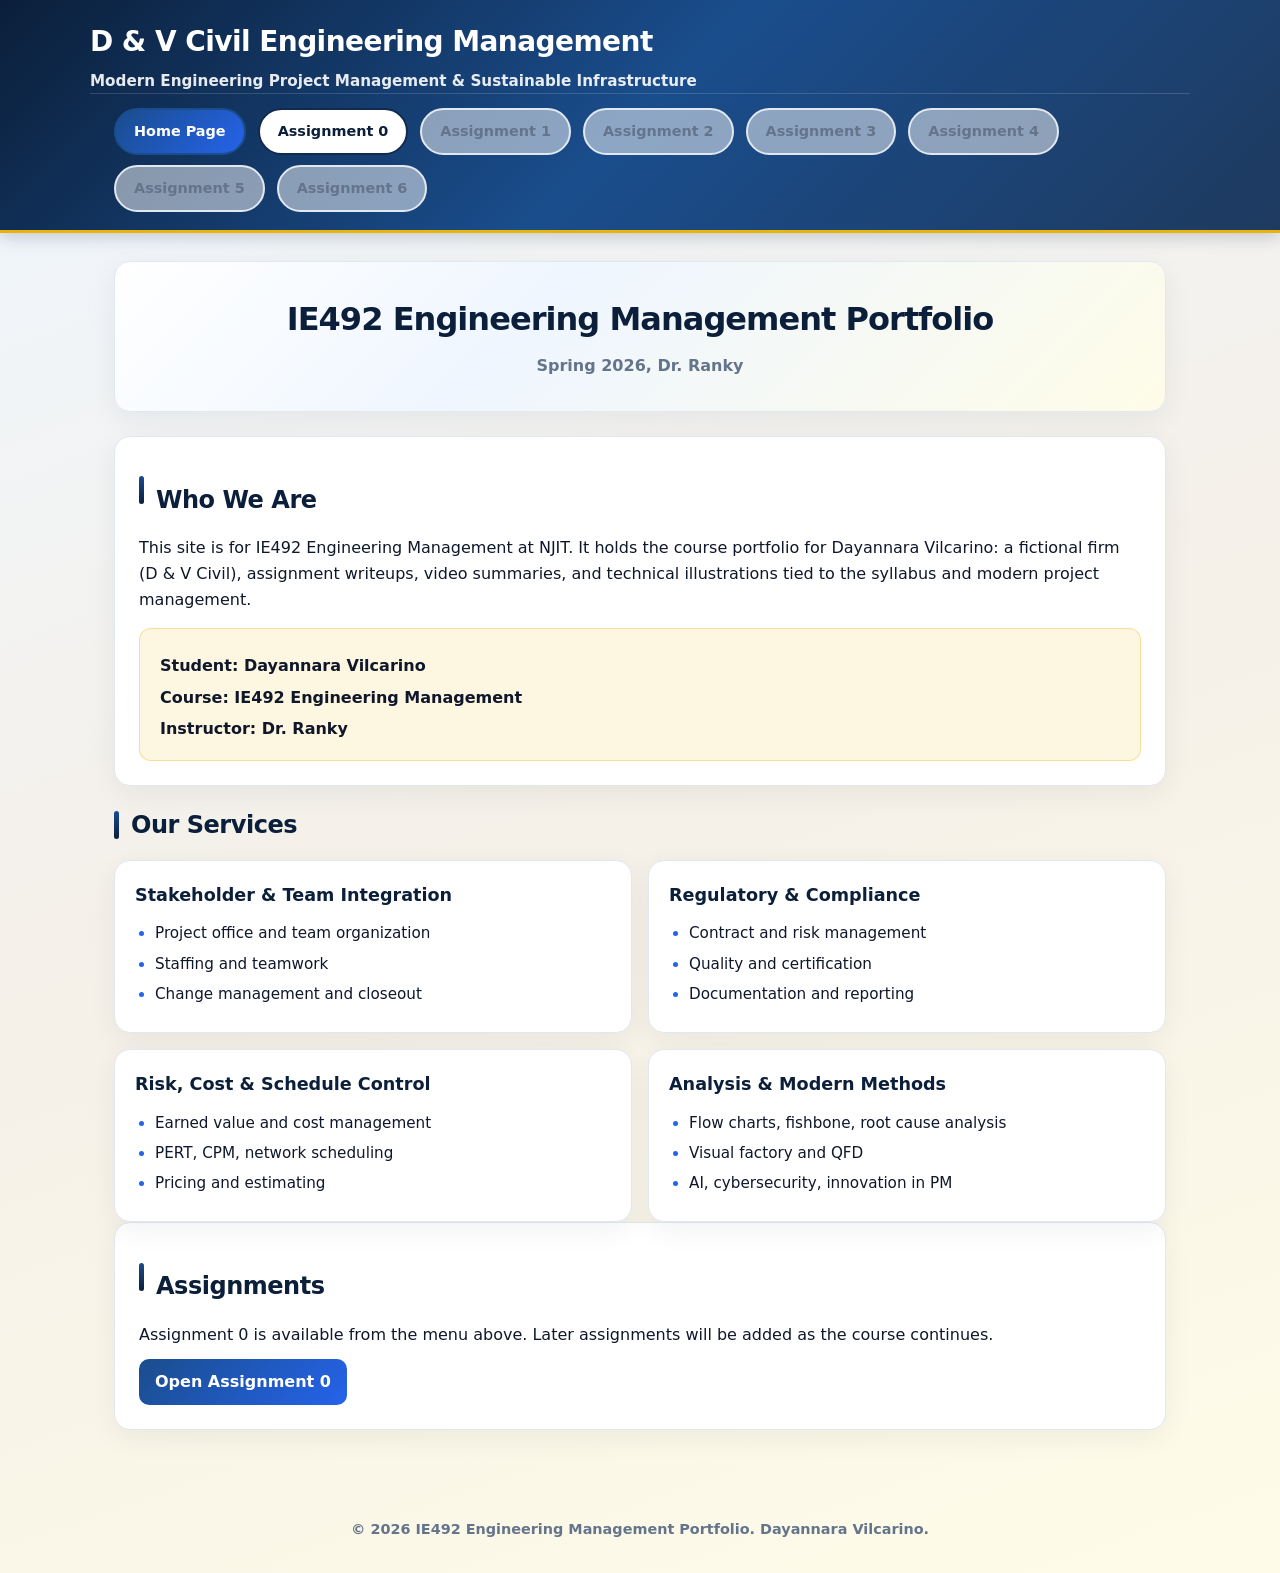
==== index.html @ 556ba205 "Simplify site: Assignment 0 only link, remove company, no emojis, cleaner copy" ====
<!DOCTYPE html>
<html lang="en">
<head>
  <meta charset="UTF-8" />
  <meta name="viewport" content="width=device-width, initial-scale=1.0" />
  <title>IE492 Engineering Management Portfolio</title>
  <link rel="stylesheet" href="style.css" />
</head>
<body>

<header class="site-header">
  <div class="brand">
    <h1>D & V Civil Engineering Management</h1>
    <p class="tagline">Modern Engineering Project Management & Sustainable Infrastructure</p>
  </div>
  <nav class="nav-wrap">
    <ul>
      <li><a class="active" href="index.html">Home Page</a></li>
      <li><a href="assignment0.html">Assignment 0</a></li>
      <li><span class="nav-disabled">Assignment 1</span></li>
      <li><span class="nav-disabled">Assignment 2</span></li>
      <li><span class="nav-disabled">Assignment 3</span></li>
      <li><span class="nav-disabled">Assignment 4</span></li>
      <li><span class="nav-disabled">Assignment 5</span></li>
      <li><span class="nav-disabled">Assignment 6</span></li>
    </ul>
  </nav>
</header>

<main>
  <section class="hero">
    <h1>IE492 Engineering Management Portfolio</h1>
    <p class="subtitle">Spring 2026, Dr. Ranky</p>
  </section>

  <section class="card">
    <div class="section-head">
      <span class="bar"></span>
      <h2>Who We Are</h2>
    </div>
    <p>
      This site is for IE492 Engineering Management at NJIT. It holds the course portfolio for Dayannara Vilcarino:
      a fictional firm (D & V Civil), assignment writeups, video summaries, and technical illustrations tied to the syllabus and modern project management.
    </p>
    <div class="info-box">
      <p>Student: Dayannara Vilcarino</p>
      <p>Course: IE492 Engineering Management</p>
      <p>Instructor: Dr. Ranky</p>
    </div>
  </section>

  <section>
    <div class="section-head">
      <span class="bar"></span>
      <h2>Our Services</h2>
    </div>
    <div class="services-grid">
      <div class="service-card">
        <h3>Stakeholder & Team Integration</h3>
        <ul>
          <li>Project office and team organization</li>
          <li>Staffing and teamwork</li>
          <li>Change management and closeout</li>
        </ul>
      </div>
      <div class="service-card">
        <h3>Regulatory & Compliance</h3>
        <ul>
          <li>Contract and risk management</li>
          <li>Quality and certification</li>
          <li>Documentation and reporting</li>
        </ul>
      </div>
      <div class="service-card">
        <h3>Risk, Cost & Schedule Control</h3>
        <ul>
          <li>Earned value and cost management</li>
          <li>PERT, CPM, network scheduling</li>
          <li>Pricing and estimating</li>
        </ul>
      </div>
      <div class="service-card">
        <h3>Analysis & Modern Methods</h3>
        <ul>
          <li>Flow charts, fishbone, root cause analysis</li>
          <li>Visual factory and QFD</li>
          <li>AI, cybersecurity, innovation in PM</li>
        </ul>
      </div>
    </div>
  </section>

  <section class="card">
    <div class="section-head">
      <span class="bar"></span>
      <h2>Assignments</h2>
    </div>
    <p>
      Assignment 0 is available from the menu above. Later assignments will be added as the course continues.
    </p>
    <p><a href="assignment0.html" class="btn">Open Assignment 0</a></p>
  </section>
</main>

<footer>
  <p>© 2026 IE492 Engineering Management Portfolio. Dayannara Vilcarino.</p>
</footer>

</body>
</html>
---- style.css ----
/* IE492 Engineering Management Portfolio — Dayannara Vilcarino
   Blue & yellow gradient theme, card-based layout */

:root {
  --blue-900: #0b1f3a;
  --blue-800: #132a4f;
  --blue-700: #1a4d8c;
  --blue-500: #2563eb;
  --blue-100: #dbeafe;
  --yellow: #eab308;
  --yellow-light: #fef08a;
  --yellow-bg: rgba(234, 179, 8, 0.12);

  --bg: #f0f4fc;
  --bg-gradient: linear-gradient(160deg, #eef6ff 0%, #f5f0e8 50%, #fefce8 100%);
  --text: #0f172a;
  --muted: #64748b;

  --card: #ffffff;
  --border: #e2e8f0;
  --shadow: 0 4px 20px rgba(11, 31, 58, 0.08);
  --shadow-card: 0 8px 28px rgba(11, 31, 58, 0.06);
  --radius: 16px;
  --radius-sm: 12px;
}

* {
  box-sizing: border-box;
}

body {
  margin: 0;
  font-family: system-ui, -apple-system, "Segoe UI", Roboto, Arial, sans-serif;
  background: var(--bg);
  background: var(--bg-gradient);
  min-height: 100vh;
  color: var(--text);
  line-height: 1.6;
}

/* Header: company name + tagline (gradient bar) */
.site-header {
  background: linear-gradient(135deg, var(--blue-900) 0%, var(--blue-700) 50%, #1e3a5f 100%);
  padding: 20px 24px 18px;
  position: sticky;
  top: 0;
  z-index: 999;
  border-bottom: 3px solid var(--yellow);
  box-shadow: 0 4px 16px rgba(11, 31, 58, 0.2);
}

.site-header .brand {
  max-width: 1100px;
  margin: 0 auto;
}

.site-header h1 {
  margin: 0 0 4px 0;
  font-size: 1.75rem;
  font-weight: 800;
  color: #fff;
  letter-spacing: -0.02em;
}

.site-header .tagline {
  margin: 0;
  font-size: 0.95rem;
  font-weight: 600;
  color: rgba(255, 255, 255, 0.9);
}

/* Nav: rounded buttons, active = filled */
.nav-wrap {
  max-width: 1100px;
  margin: 0 auto;
  padding: 12px 24px 0;
  border-top: 1px solid rgba(255, 255, 255, 0.15);
  padding-top: 14px;
}

.nav-wrap ul {
  margin: 0;
  padding: 0;
  list-style: none;
  display: flex;
  flex-wrap: wrap;
  gap: 10px 12px;
  align-items: center;
}

.nav-wrap a {
  display: inline-block;
  padding: 10px 18px;
  border-radius: 999px;
  text-decoration: none;
  font-weight: 700;
  font-size: 0.9rem;
  white-space: nowrap;
  color: var(--blue-900);
  background: #fff;
  border: 2px solid var(--blue-800);
  transition: background 0.15s ease, color 0.15s ease, transform 0.08s ease;
}

.nav-wrap a:hover {
  background: var(--blue-100);
  color: var(--blue-900);
}

.nav-wrap a.active {
  background: linear-gradient(135deg, var(--blue-700), var(--blue-500));
  color: #fff;
  border-color: var(--blue-700);
}

.nav-wrap a:focus-visible {
  outline: none;
  box-shadow: 0 0 0 3px var(--yellow-bg), 0 0 0 5px var(--blue-500);
}

.nav-wrap .nav-disabled {
  display: inline-block;
  padding: 10px 18px;
  border-radius: 999px;
  font-weight: 700;
  font-size: 0.9rem;
  color: var(--muted);
  background: rgba(255, 255, 255, 0.5);
  border: 2px solid var(--border);
  cursor: default;
}

.nav-wrap .nav-disabled.nav-current {
  color: var(--blue-900);
  background: rgba(255, 255, 255, 0.9);
  border-color: var(--blue-800);
}

/* Main content */
main {
  max-width: 1100px;
  margin: 0 auto;
  padding: 28px 24px 48px;
}

/* Section heading with vertical accent bar */
.section-head {
  display: flex;
  align-items: center;
  gap: 12px;
  margin: 0 0 16px 0;
}

.section-head .bar {
  width: 5px;
  height: 28px;
  border-radius: 3px;
  background: linear-gradient(180deg, var(--blue-700), var(--blue-900));
}

.section-head h2 {
  margin: 0;
  font-size: 1.5rem;
  font-weight: 800;
  color: var(--blue-900);
  letter-spacing: -0.02em;
}

/* Cards */
.card {
  background: var(--card);
  border: 1px solid var(--border);
  border-radius: var(--radius);
  padding: 24px;
  box-shadow: var(--shadow-card);
  margin-bottom: 20px;
}

.card p {
  margin: 0 0 12px 0;
  color: var(--text);
  font-size: 1rem;
}

.card p:last-child {
  margin-bottom: 0;
}

/* Hero / banner on home */
.hero {
  background: linear-gradient(135deg, #fff 0%, #eff6ff 40%, #fefce8 100%);
  border: 1px solid var(--border);
  border-radius: var(--radius);
  padding: 32px 28px;
  box-shadow: var(--shadow-card);
  margin-bottom: 24px;
  text-align: center;
}

.hero h1 {
  margin: 0 0 8px 0;
  font-size: 2rem;
  font-weight: 800;
  color: var(--blue-900);
  letter-spacing: -0.03em;
}

.hero .subtitle {
  margin: 0;
  font-weight: 600;
  color: var(--muted);
  font-size: 1rem;
}

/* Service/feature grid (2x2) */
.services-grid {
  display: grid;
  grid-template-columns: repeat(2, 1fr);
  gap: 16px;
  margin-top: 12px;
}

@media (max-width: 700px) {
  .services-grid {
    grid-template-columns: 1fr;
  }
}

.service-card {
  background: var(--card);
  border: 1px solid var(--border);
  border-radius: var(--radius);
  padding: 20px;
  box-shadow: var(--shadow-card);
}

.service-card h3 {
  margin: 0 0 12px 0;
  font-size: 1.1rem;
  font-weight: 800;
  color: var(--blue-900);
}

.service-card ul {
  margin: 0;
  padding-left: 1.25rem;
  color: var(--text);
  font-size: 0.95rem;
}

.service-card li {
  margin: 6px 0;
}

.service-card li::marker {
  color: var(--blue-500);
}

/* Info box (student/course) */
.info-box {
  margin-top: 16px;
  padding: 18px 20px;
  border-radius: var(--radius-sm);
  background: var(--yellow-bg);
  border: 1px solid rgba(234, 179, 8, 0.35);
}

.info-box p {
  margin: 6px 0;
  font-weight: 650;
}

/* Link grid for quick nav */
.link-grid {
  display: grid;
  grid-template-columns: repeat(2, minmax(0, 1fr));
  gap: 12px;
  margin-top: 14px;
}

@media (max-width: 600px) {
  .link-grid {
    grid-template-columns: 1fr;
  }
}

.link-grid a {
  display: block;
  text-decoration: none;
  font-weight: 700;
  padding: 14px 16px;
  border-radius: var(--radius-sm);
  border: 1px solid var(--border);
  background: #fff;
  color: var(--blue-900);
  box-shadow: 0 4px 12px rgba(11, 31, 58, 0.05);
  transition: transform 0.08s ease, box-shadow 0.15s ease;
}

.link-grid a:hover {
  box-shadow: 0 8px 20px rgba(11, 31, 58, 0.08);
}

.link-grid a:focus-visible {
  outline: none;
  box-shadow: 0 0 0 3px var(--yellow);
}

/* Footer */
footer {
  max-width: 1100px;
  margin: 20px auto 32px;
  padding: 0 24px;
  color: var(--muted);
  text-align: center;
  font-weight: 600;
  font-size: 0.9rem;
}

/* Utility */
.small {
  color: var(--muted);
  font-weight: 600;
  font-size: 0.875rem;
}

.course-banner {
  text-align: center;
  font-weight: 800;
  color: var(--blue-800);
  margin: 0 0 16px 0;
  letter-spacing: 0.02em;
}

/* Assignment pages: grid, callout, tags, toc, video blocks, pill, btn */
.grid {
  display: grid;
  grid-template-columns: 1.2fr 0.8fr;
  gap: 16px;
}
@media (max-width: 900px) {
  .grid {
    grid-template-columns: 1fr;
  }
}

.callout {
  border: 1px solid var(--border);
  border-left: 6px solid var(--yellow);
  background: #fefce8;
  border-radius: var(--radius-sm);
  padding: 14px 16px;
  margin: 12px 0;
}

.tag {
  display: inline-block;
  padding: 6px 12px;
  border-radius: 999px;
  background: rgba(37, 99, 235, 0.1);
  border: 1px solid rgba(37, 99, 235, 0.25);
  color: var(--blue-900);
  font-weight: 700;
  font-size: 0.75rem;
  margin-right: 8px;
  margin-bottom: 8px;
}

.toc a {
  color: var(--blue-500);
  font-weight: 700;
  text-decoration: none;
}
.toc a:hover {
  text-decoration: underline;
}

.video {
  border: 1px solid var(--border);
  border-radius: var(--radius);
  padding: 16px;
  margin: 14px 0;
  background: var(--card);
  box-shadow: var(--shadow-card);
}
.video h3 {
  margin: 0 0 10px 0;
  color: var(--blue-900);
  font-size: 1.1rem;
}
.video label {
  font-weight: 700;
}
.video ul {
  margin: 8px 0 0 18px;
}
.video li {
  margin: 6px 0;
}

.pill {
  display: inline-block;
  padding: 4px 10px;
  border-radius: 999px;
  background: var(--yellow-bg);
  border: 1px solid rgba(234, 179, 8, 0.5);
  color: var(--blue-900);
  font-weight: 700;
  font-size: 0.7rem;
  vertical-align: middle;
  margin-left: 8px;
}

.btn {
  display: inline-block;
  background: linear-gradient(135deg, var(--blue-700), var(--blue-500));
  color: #fff;
  text-decoration: none;
  padding: 10px 16px;
  border-radius: 10px;
  font-weight: 700;
  transition: filter 0.15s ease;
}
.btn:hover {
  filter: brightness(1.05);
}

.card h2 {
  margin-top: 0;
  color: var(--blue-900);
}
.card h2:not(:first-child) {
  margin-top: 20px;
}

code, pre {
  background: rgba(11, 31, 58, 0.06);
  border: 1px solid var(--border);
  border-radius: 10px;
  padding: 12px;
  display: block;
  overflow: auto;
  font-size: 0.9rem;
}

.coming {
  max-width: 900px;
  margin: 24px auto;
  background: var(--card);
  padding: 32px;
  border-radius: var(--radius);
  text-align: center;
  border: 1px solid var(--border);
  box-shadow: var(--shadow-card);
}
.coming h2 {
  margin: 0 0 12px 0;
  color: var(--blue-900);
}
.coming p {
  margin: 0 0 16px 0;
  color: var(--text);
}
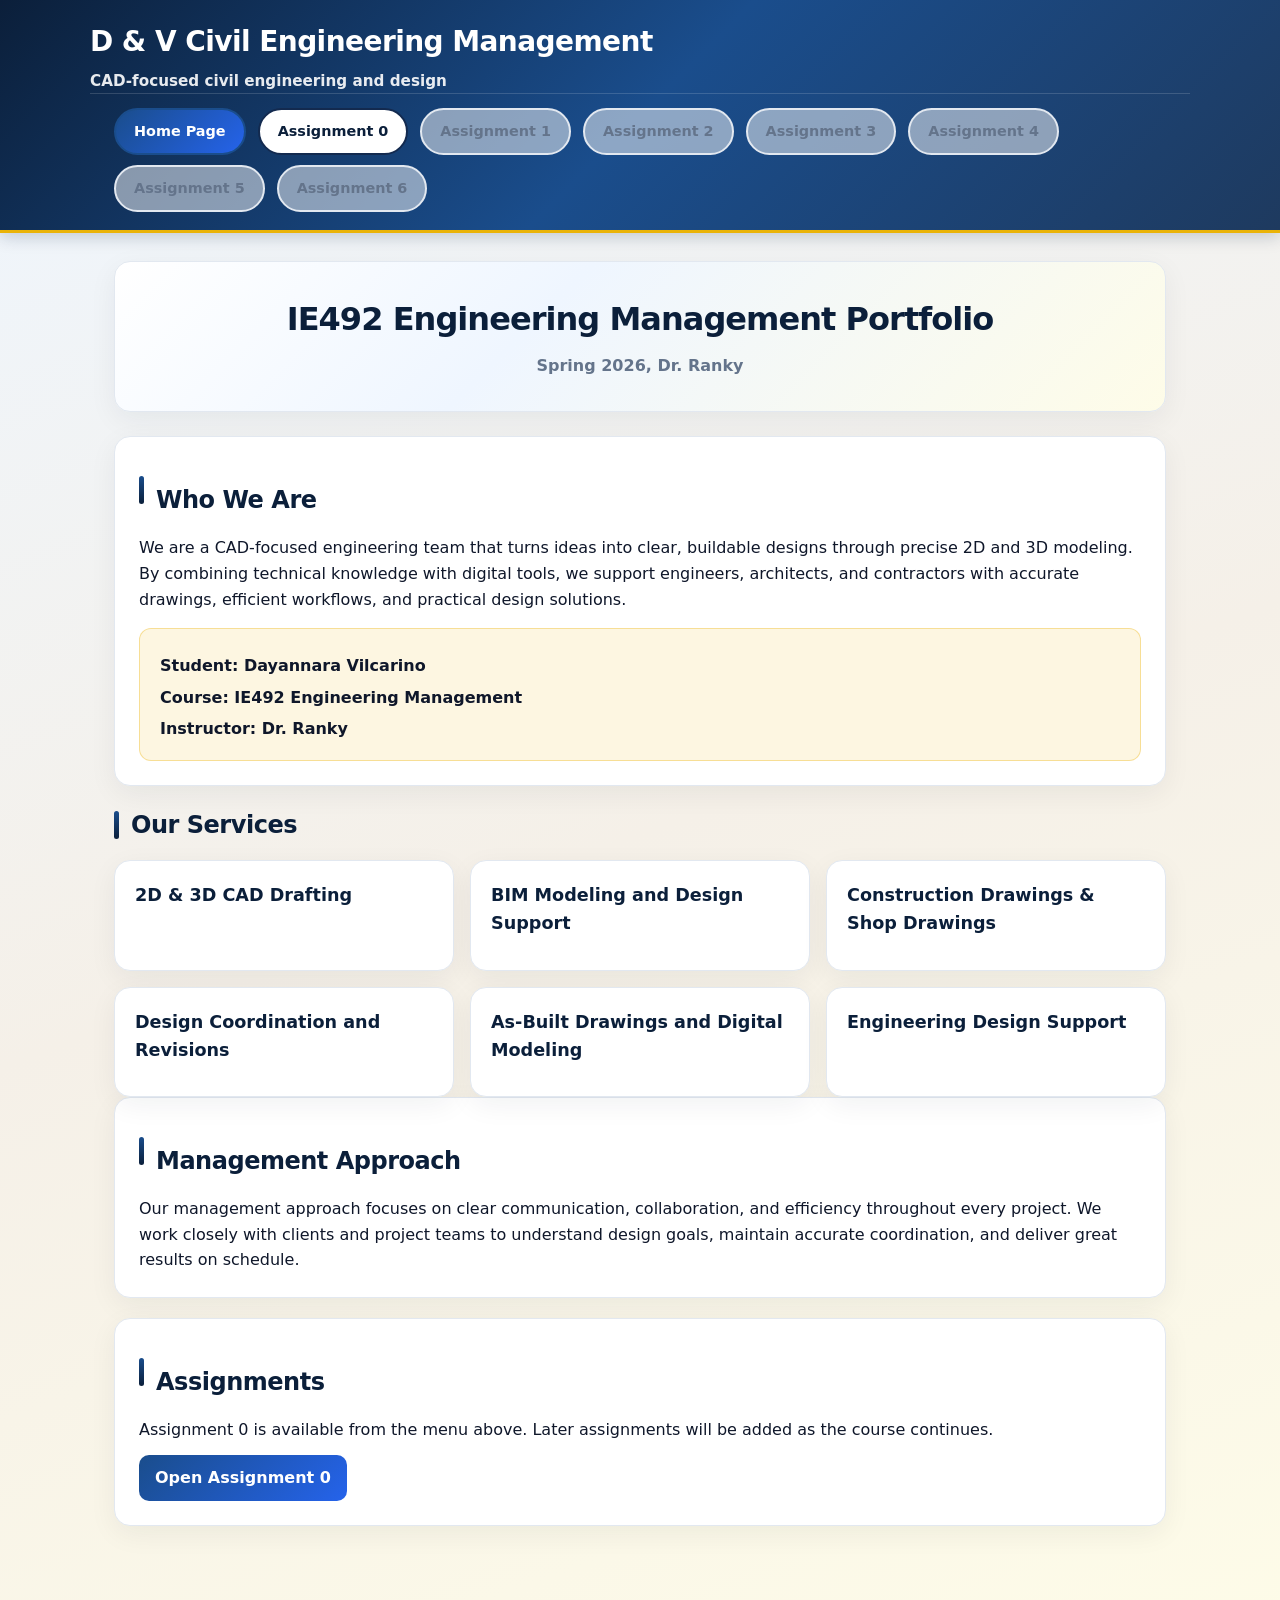
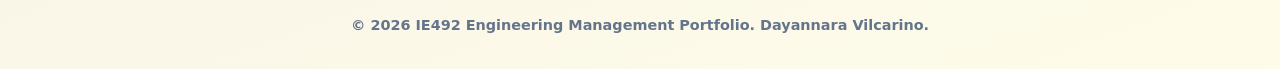
==== commit a012d8b4: "CAD civil focus, same style for Assignment 1-6, home page copy and services" ====
--- a/index.html
+++ b/index.html
@@ -11,7 +11,7 @@
 <header class="site-header">
   <div class="brand">
     <h1>D & V Civil Engineering Management</h1>
-    <p class="tagline">Modern Engineering Project Management & Sustainable Infrastructure</p>
+    <p class="tagline">CAD-focused civil engineering and design</p>
   </div>
   <nav class="nav-wrap">
     <ul>
@@ -39,8 +39,7 @@
       <h2>Who We Are</h2>
     </div>
     <p>
-      This site is for IE492 Engineering Management at NJIT. It holds the course portfolio for Dayannara Vilcarino:
-      a fictional firm (D & V Civil), assignment writeups, video summaries, and technical illustrations tied to the syllabus and modern project management.
+      We are a CAD-focused engineering team that turns ideas into clear, buildable designs through precise 2D and 3D modeling. By combining technical knowledge with digital tools, we support engineers, architects, and contractors with accurate drawings, efficient workflows, and practical design solutions.
     </p>
     <div class="info-box">
       <p>Student: Dayannara Vilcarino</p>
@@ -54,40 +53,36 @@
       <span class="bar"></span>
       <h2>Our Services</h2>
     </div>
-    <div class="services-grid">
+    <div class="services-grid services-grid-three">
       <div class="service-card">
-        <h3>Stakeholder & Team Integration</h3>
-        <ul>
-          <li>Project office and team organization</li>
-          <li>Staffing and teamwork</li>
-          <li>Change management and closeout</li>
-        </ul>
+        <h3>2D & 3D CAD Drafting</h3>
       </div>
       <div class="service-card">
-        <h3>Regulatory & Compliance</h3>
-        <ul>
-          <li>Contract and risk management</li>
-          <li>Quality and certification</li>
-          <li>Documentation and reporting</li>
-        </ul>
+        <h3>BIM Modeling and Design Support</h3>
       </div>
       <div class="service-card">
-        <h3>Risk, Cost & Schedule Control</h3>
-        <ul>
-          <li>Earned value and cost management</li>
-          <li>PERT, CPM, network scheduling</li>
-          <li>Pricing and estimating</li>
-        </ul>
+        <h3>Construction Drawings & Shop Drawings</h3>
       </div>
       <div class="service-card">
-        <h3>Analysis & Modern Methods</h3>
-        <ul>
-          <li>Flow charts, fishbone, root cause analysis</li>
-          <li>Visual factory and QFD</li>
-          <li>AI, cybersecurity, innovation in PM</li>
-        </ul>
+        <h3>Design Coordination and Revisions</h3>
+      </div>
+      <div class="service-card">
+        <h3>As-Built Drawings and Digital Modeling</h3>
+      </div>
+      <div class="service-card">
+        <h3>Engineering Design Support</h3>
       </div>
     </div>
+  </section>
+
+  <section class="card">
+    <div class="section-head">
+      <span class="bar"></span>
+      <h2>Management Approach</h2>
+    </div>
+    <p>
+      Our management approach focuses on clear communication, collaboration, and efficiency throughout every project. We work closely with clients and project teams to understand design goals, maintain accurate coordination, and deliver great results on schedule.
+    </p>
   </section>
 
   <section class="card">
--- a/style.css
+++ b/style.css
@@ -220,8 +220,13 @@
   margin-top: 12px;
 }
 
+.services-grid-three {
+  grid-template-columns: repeat(3, 1fr);
+}
+
 @media (max-width: 700px) {
-  .services-grid {
+  .services-grid,
+  .services-grid-three {
     grid-template-columns: 1fr;
   }
 }
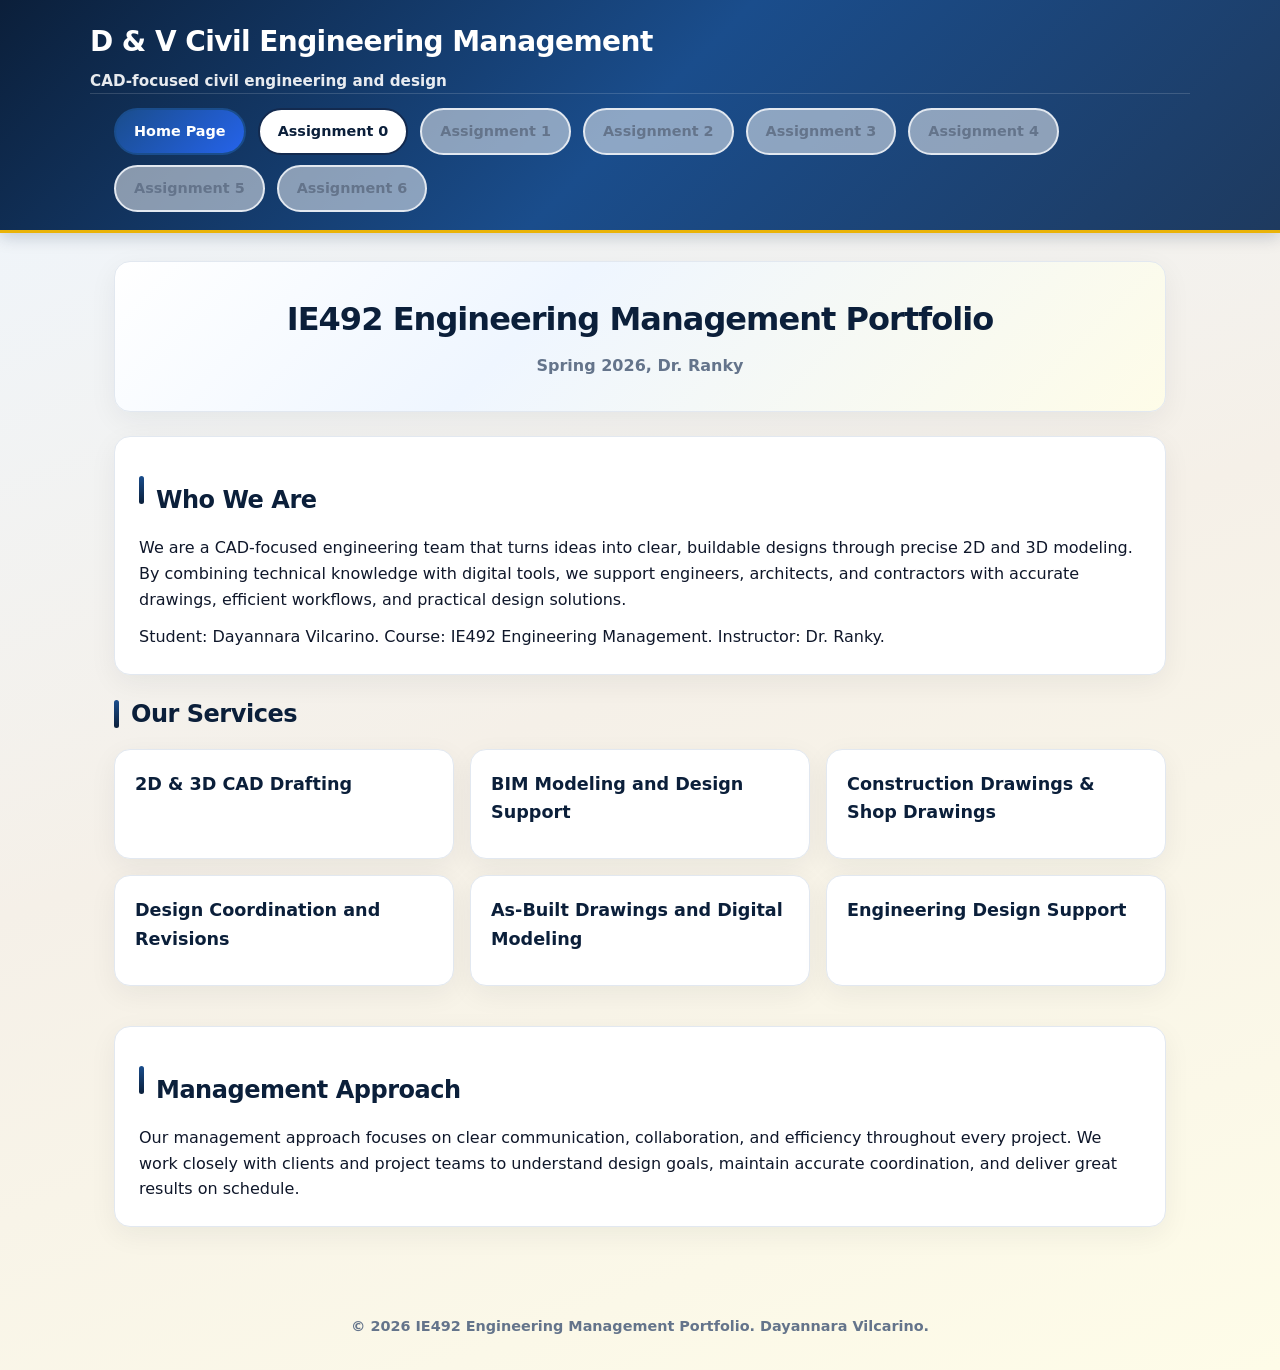
==== commit a2a7eb2e: "Clean up home and Assignment 0: no yellow box, no Assignments div, no back link, no hyphens" ====
--- a/index.html
+++ b/index.html
@@ -41,11 +41,7 @@
     <p>
       We are a CAD-focused engineering team that turns ideas into clear, buildable designs through precise 2D and 3D modeling. By combining technical knowledge with digital tools, we support engineers, architects, and contractors with accurate drawings, efficient workflows, and practical design solutions.
     </p>
-    <div class="info-box">
-      <p>Student: Dayannara Vilcarino</p>
-      <p>Course: IE492 Engineering Management</p>
-      <p>Instructor: Dr. Ranky</p>
-    </div>
+    <p>Student: Dayannara Vilcarino. Course: IE492 Engineering Management. Instructor: Dr. Ranky.</p>
   </section>
 
   <section>
@@ -75,7 +71,7 @@
     </div>
   </section>
 
-  <section class="card">
+  <section class="card section-spaced">
     <div class="section-head">
       <span class="bar"></span>
       <h2>Management Approach</h2>
@@ -83,17 +79,6 @@
     <p>
       Our management approach focuses on clear communication, collaboration, and efficiency throughout every project. We work closely with clients and project teams to understand design goals, maintain accurate coordination, and deliver great results on schedule.
     </p>
-  </section>
-
-  <section class="card">
-    <div class="section-head">
-      <span class="bar"></span>
-      <h2>Assignments</h2>
-    </div>
-    <p>
-      Assignment 0 is available from the menu above. Later assignments will be added as the course continues.
-    </p>
-    <p><a href="assignment0.html" class="btn">Open Assignment 0</a></p>
   </section>
 </main>
 
--- a/style.css
+++ b/style.css
@@ -186,6 +186,10 @@
   margin-bottom: 0;
 }
 
+.section-spaced {
+  margin-top: 2.5rem;
+}
+
 /* Hero / banner on home */
 .hero {
   background: linear-gradient(135deg, #fff 0%, #eff6ff 40%, #fefce8 100%);
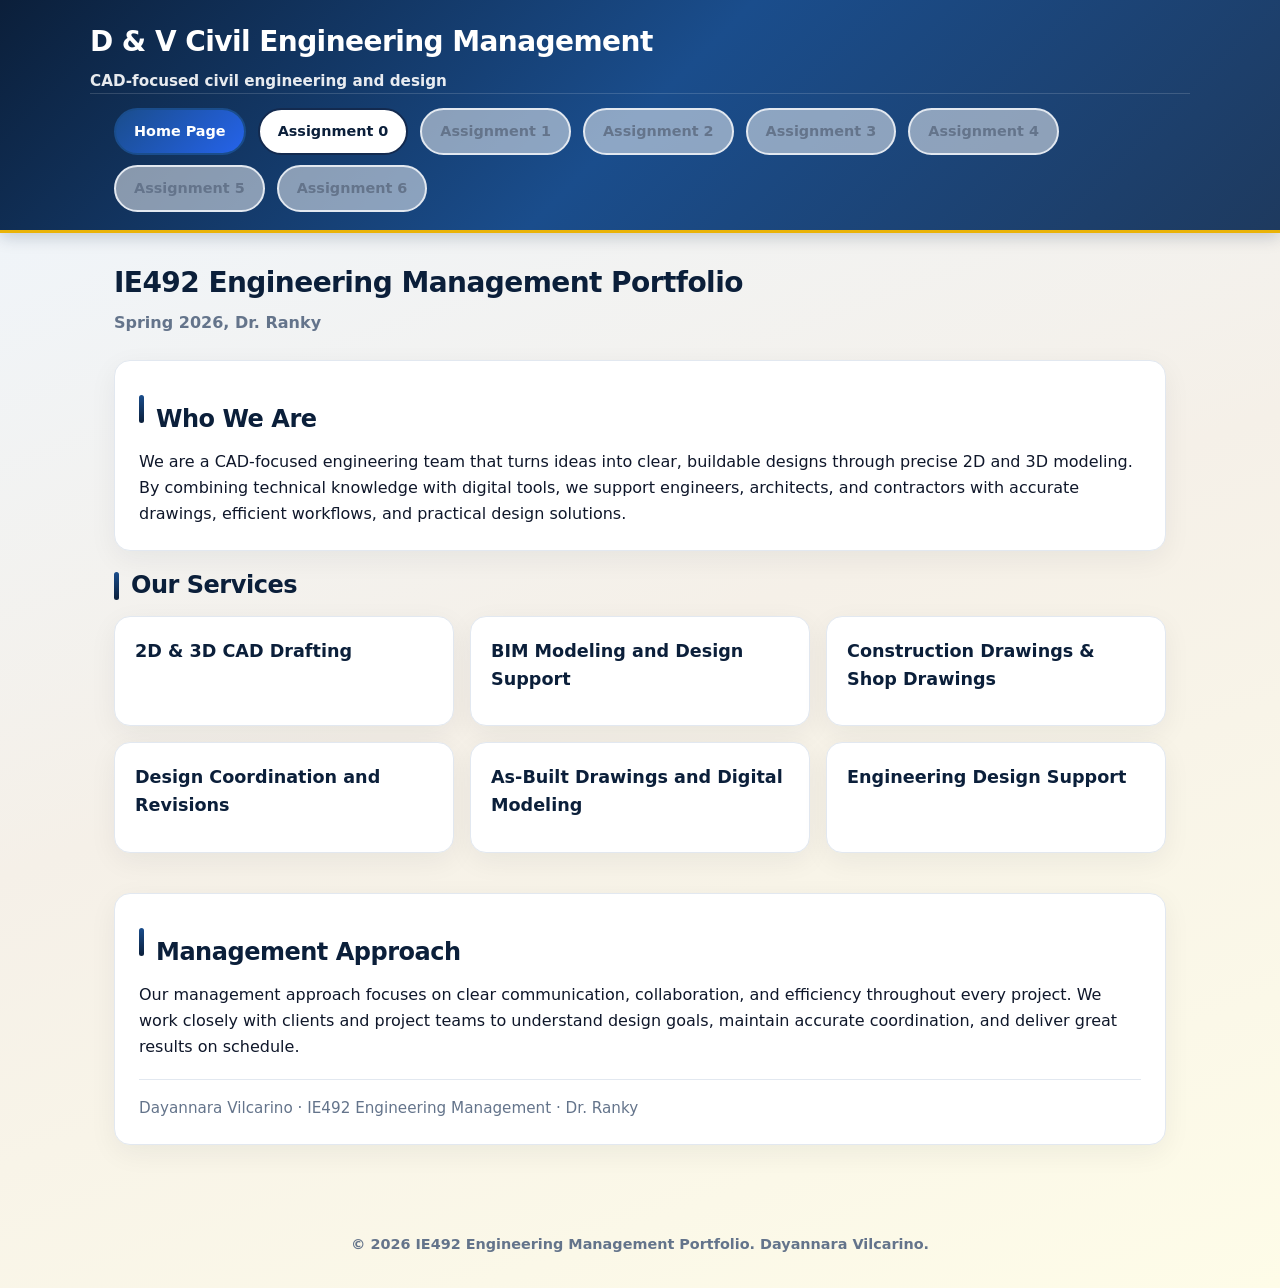
==== commit 9aee8018: "Remove hero div, fix section-head bar alignment, move course info to Management Approach, add Video " ====
--- a/index.html
+++ b/index.html
@@ -28,10 +28,8 @@
 </header>
 
 <main>
-  <section class="hero">
-    <h1>IE492 Engineering Management Portfolio</h1>
-    <p class="subtitle">Spring 2026, Dr. Ranky</p>
-  </section>
+  <h1 class="page-title">IE492 Engineering Management Portfolio</h1>
+  <p class="subtitle">Spring 2026, Dr. Ranky</p>
 
   <section class="card">
     <div class="section-head">
@@ -41,7 +39,6 @@
     <p>
       We are a CAD-focused engineering team that turns ideas into clear, buildable designs through precise 2D and 3D modeling. By combining technical knowledge with digital tools, we support engineers, architects, and contractors with accurate drawings, efficient workflows, and practical design solutions.
     </p>
-    <p>Student: Dayannara Vilcarino. Course: IE492 Engineering Management. Instructor: Dr. Ranky.</p>
   </section>
 
   <section>
@@ -71,7 +68,7 @@
     </div>
   </section>
 
-  <section class="card section-spaced">
+  <section class="card management-approach">
     <div class="section-head">
       <span class="bar"></span>
       <h2>Management Approach</h2>
@@ -79,6 +76,7 @@
     <p>
       Our management approach focuses on clear communication, collaboration, and efficiency throughout every project. We work closely with clients and project teams to understand design goals, maintain accurate coordination, and deliver great results on schedule.
     </p>
+    <p class="course-info">Dayannara Vilcarino · IE492 Engineering Management · Dr. Ranky</p>
   </section>
 </main>
 
--- a/style.css
+++ b/style.css
@@ -152,6 +152,8 @@
 }
 
 .section-head .bar {
+  flex-shrink: 0;
+  display: block;
   width: 5px;
   height: 28px;
   border-radius: 3px;
@@ -160,10 +162,12 @@
 
 .section-head h2 {
   margin: 0;
+  padding: 0;
   font-size: 1.5rem;
   font-weight: 800;
   color: var(--blue-900);
   letter-spacing: -0.02em;
+  line-height: 1.2;
 }
 
 /* Cards */
@@ -188,6 +192,19 @@
 
 .section-spaced {
   margin-top: 2.5rem;
+}
+
+.management-approach {
+  margin-top: 2.5rem;
+}
+
+.management-approach .course-info {
+  margin-top: 1.25rem;
+  margin-bottom: 0;
+  padding-top: 1rem;
+  border-top: 1px solid var(--border);
+  font-size: 0.95rem;
+  color: var(--muted);
 }
 
 /* Hero / banner on home */
@@ -211,6 +228,21 @@
 
 .hero .subtitle {
   margin: 0;
+  font-weight: 600;
+  color: var(--muted);
+  font-size: 1rem;
+}
+
+main > .page-title {
+  margin: 0 0 4px 0;
+  font-size: 1.75rem;
+  font-weight: 800;
+  color: var(--blue-900);
+  letter-spacing: -0.02em;
+}
+
+main > .subtitle {
+  margin: 0 0 1.5rem 0;
   font-weight: 600;
   color: var(--muted);
   font-size: 1rem;
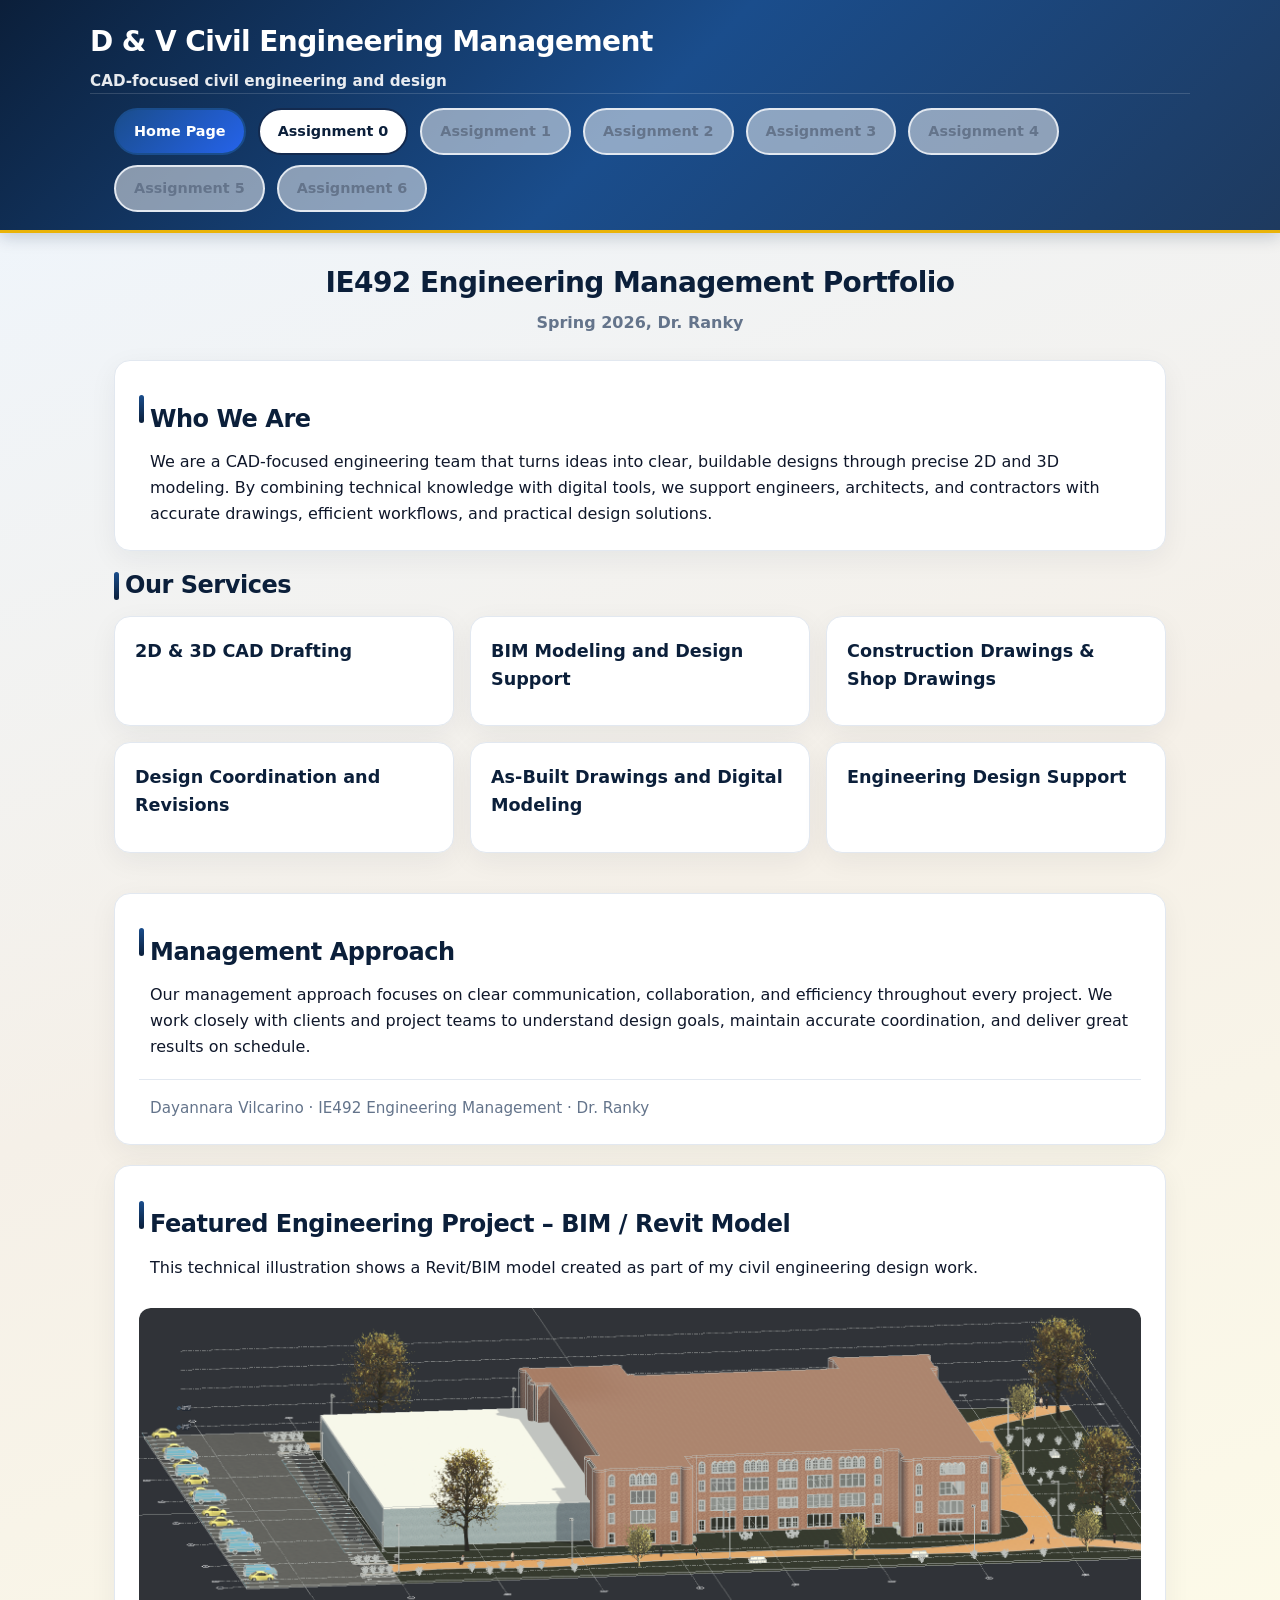
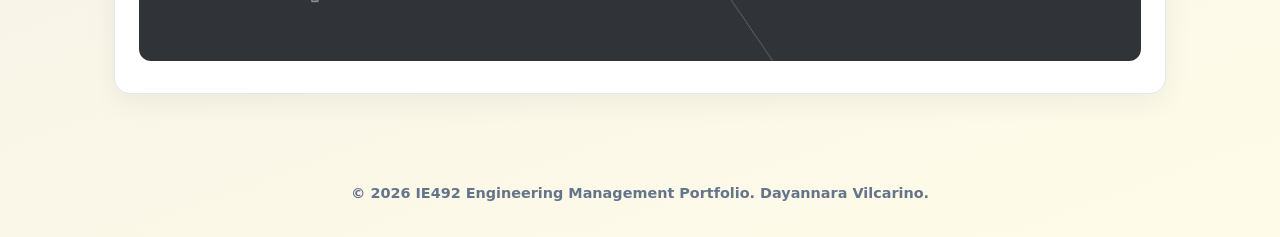
==== commit cc90a78e: "Update index.html" ====
--- a/index.html
+++ b/index.html
@@ -47,24 +47,12 @@
       <h2>Our Services</h2>
     </div>
     <div class="services-grid services-grid-three">
-      <div class="service-card">
-        <h3>2D & 3D CAD Drafting</h3>
-      </div>
-      <div class="service-card">
-        <h3>BIM Modeling and Design Support</h3>
-      </div>
-      <div class="service-card">
-        <h3>Construction Drawings & Shop Drawings</h3>
-      </div>
-      <div class="service-card">
-        <h3>Design Coordination and Revisions</h3>
-      </div>
-      <div class="service-card">
-        <h3>As-Built Drawings and Digital Modeling</h3>
-      </div>
-      <div class="service-card">
-        <h3>Engineering Design Support</h3>
-      </div>
+      <div class="service-card"><h3>2D & 3D CAD Drafting</h3></div>
+      <div class="service-card"><h3>BIM Modeling and Design Support</h3></div>
+      <div class="service-card"><h3>Construction Drawings & Shop Drawings</h3></div>
+      <div class="service-card"><h3>Design Coordination and Revisions</h3></div>
+      <div class="service-card"><h3>As-Built Drawings and Digital Modeling</h3></div>
+      <div class="service-card"><h3>Engineering Design Support</h3></div>
     </div>
   </section>
 
@@ -78,6 +66,24 @@
     </p>
     <p class="course-info">Dayannara Vilcarino · IE492 Engineering Management · Dr. Ranky</p>
   </section>
+
+  <!-- ⭐ THIS IS THE ONLY NEW PART ADDED -->
+  <section class="card">
+    <div class="section-head">
+      <span class="bar"></span>
+      <h2>Featured Engineering Project – BIM / Revit Model</h2>
+    </div>
+
+    <p>
+      This technical illustration shows a Revit/BIM model created as part of my
+      civil engineering design work.
+    </p>
+
+    <img src="images/260project.png"
+         alt="Revit BIM Engineering Model"
+         style="width:100%; border-radius:12px; margin-top:15px;">
+  </section>
+
 </main>
 
 <footer>
--- a/style.css
+++ b/style.css
@@ -143,11 +143,11 @@
   padding: 28px 24px 48px;
 }
 
-/* Section heading with vertical accent bar */
+/* Section heading with vertical accent bar: bar (5px) + gap (6px) = 11px offset for heading */
 .section-head {
   display: flex;
   align-items: center;
-  gap: 12px;
+  gap: 6px;
   margin: 0 0 16px 0;
 }
 
@@ -170,6 +170,12 @@
   line-height: 1.2;
 }
 
+/* Align body text and course-info with the heading (same left edge as h2, after bar + gap) */
+.card .section-head + p,
+.card .section-head ~ p {
+  padding-left: 11px;
+}
+
 /* Cards */
 .card {
   background: var(--card);
@@ -239,6 +245,7 @@
   font-weight: 800;
   color: var(--blue-900);
   letter-spacing: -0.02em;
+  text-align: center;
 }
 
 main > .subtitle {
@@ -246,6 +253,7 @@
   font-weight: 600;
   color: var(--muted);
   font-size: 1rem;
+  text-align: center;
 }
 
 /* Service/feature grid (2x2) */
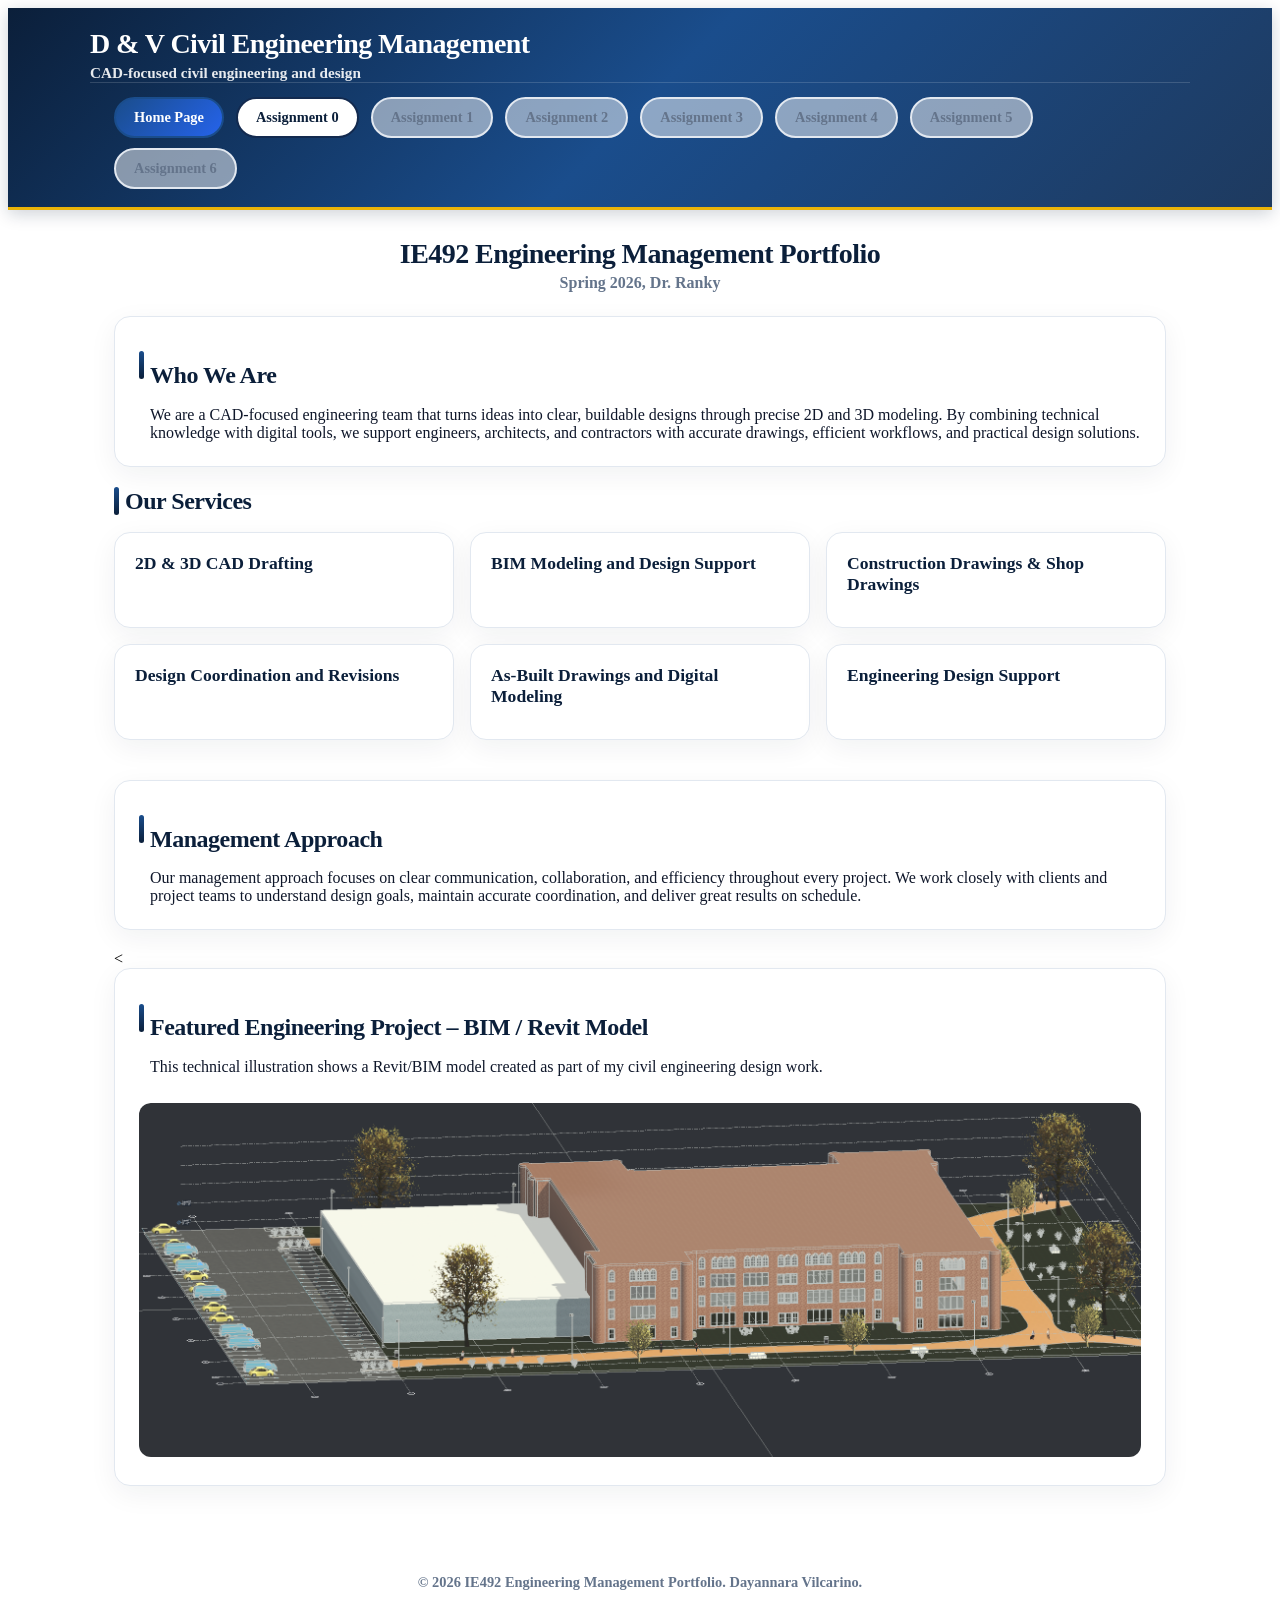
==== commit 344f3899: "Update index.html" ====
--- a/index.html
+++ b/index.html
@@ -63,11 +63,9 @@
     </div>
     <p>
       Our management approach focuses on clear communication, collaboration, and efficiency throughout every project. We work closely with clients and project teams to understand design goals, maintain accurate coordination, and deliver great results on schedule.
-    </p>
-    <p class="course-info">Dayannara Vilcarino · IE492 Engineering Management · Dr. Ranky</p>
   </section>
 
-  <!-- ⭐ THIS IS THE ONLY NEW PART ADDED -->
+  <
   <section class="card">
     <div class="section-head">
       <span class="bar"></span>
--- a/style.css
+++ b/style.css
@@ -29,13 +29,18 @@
 }
 
 body {
-  margin: 0;
-  font-family: system-ui, -apple-system, "Segoe UI", Roboto, Arial, sans-serif;
-  background: var(--bg);
-  background: var(--bg-gradient);
-  min-height: 100vh;
-  color: var(--text);
-  line-height: 1.6;
+/* Keep footer at bottom of page */
+html, body {
+  height: 100%;
+}
+
+body {
+  display: flex;
+  flex-direction: column;
+}
+
+main {
+  flex: 1;
 }
 
 /* Header: company name + tagline (gradient bar) */
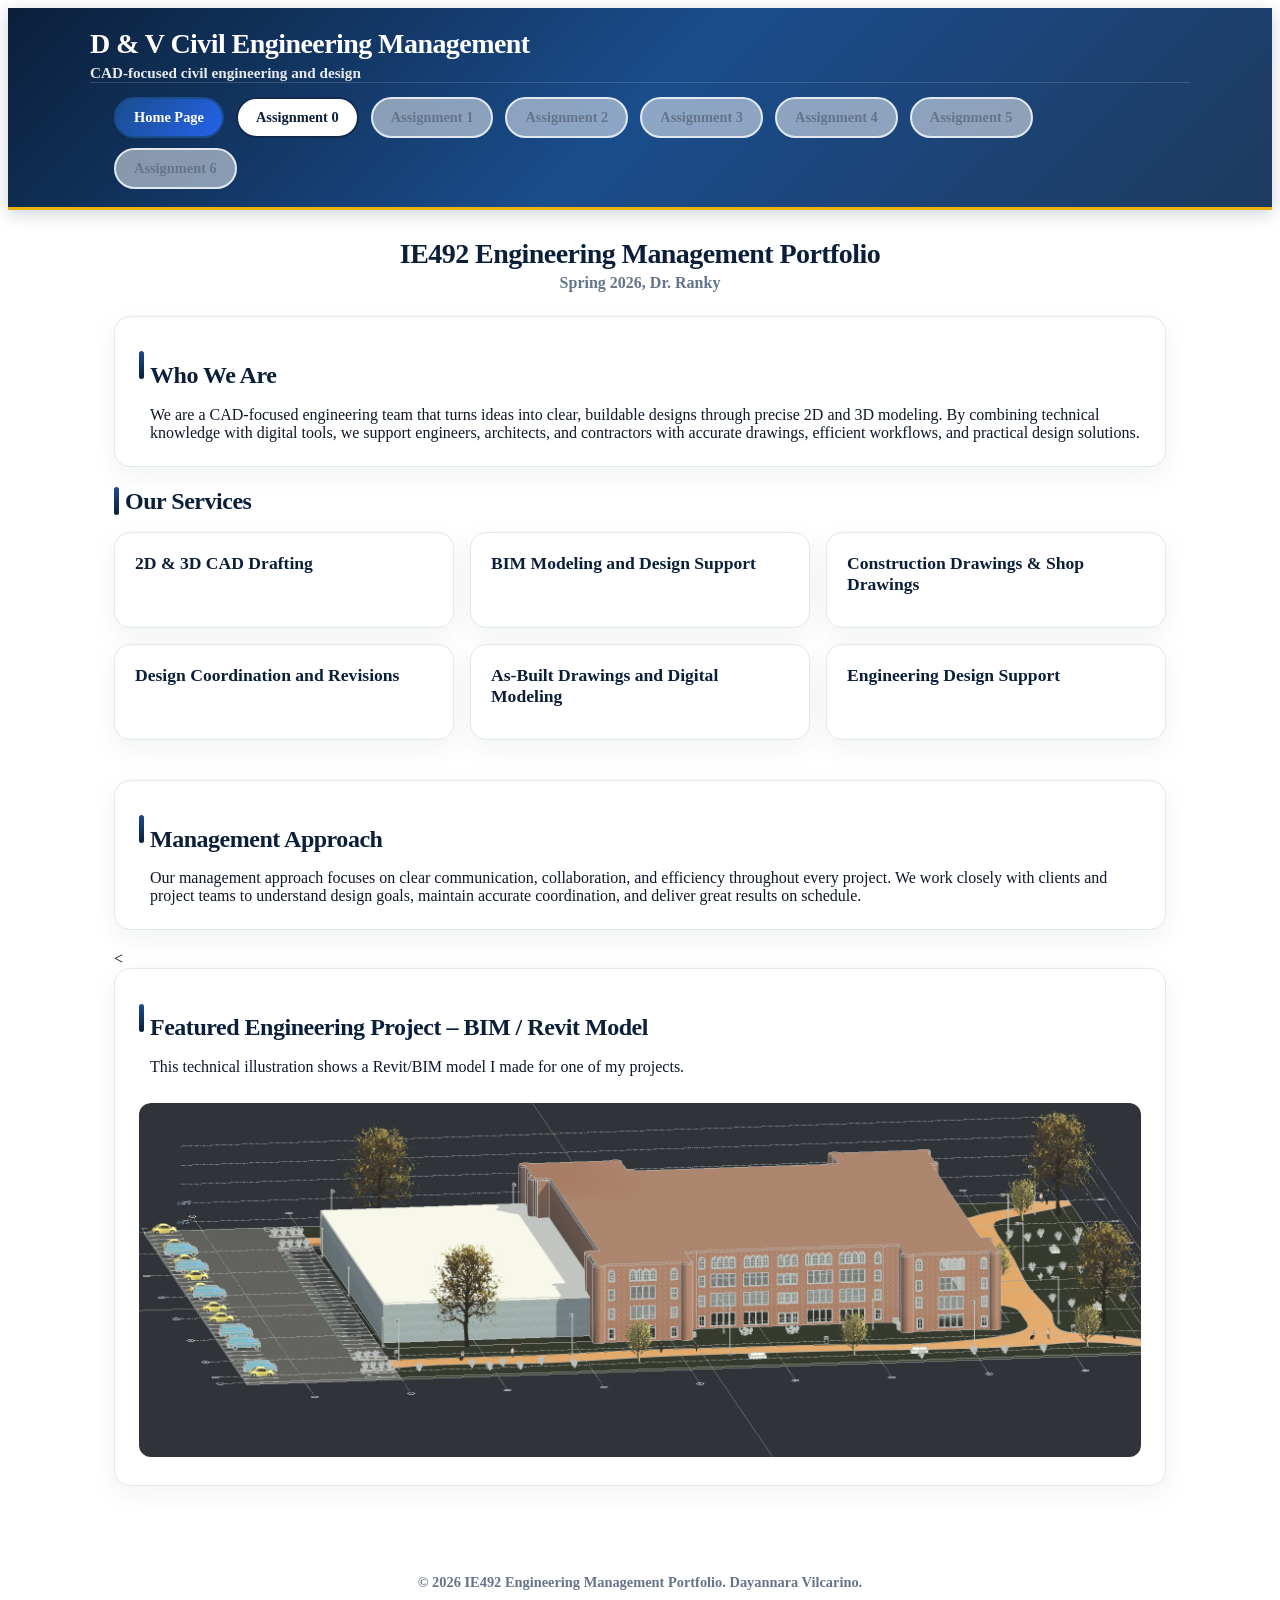
==== commit bef9d6c9: "Update index.html" ====
--- a/index.html
+++ b/index.html
@@ -73,8 +73,7 @@
     </div>
 
     <p>
-      This technical illustration shows a Revit/BIM model created as part of my
-      civil engineering design work.
+      This technical illustration shows a Revit/BIM model I made for one of my projects.
     </p>
 
     <img src="images/260project.png"
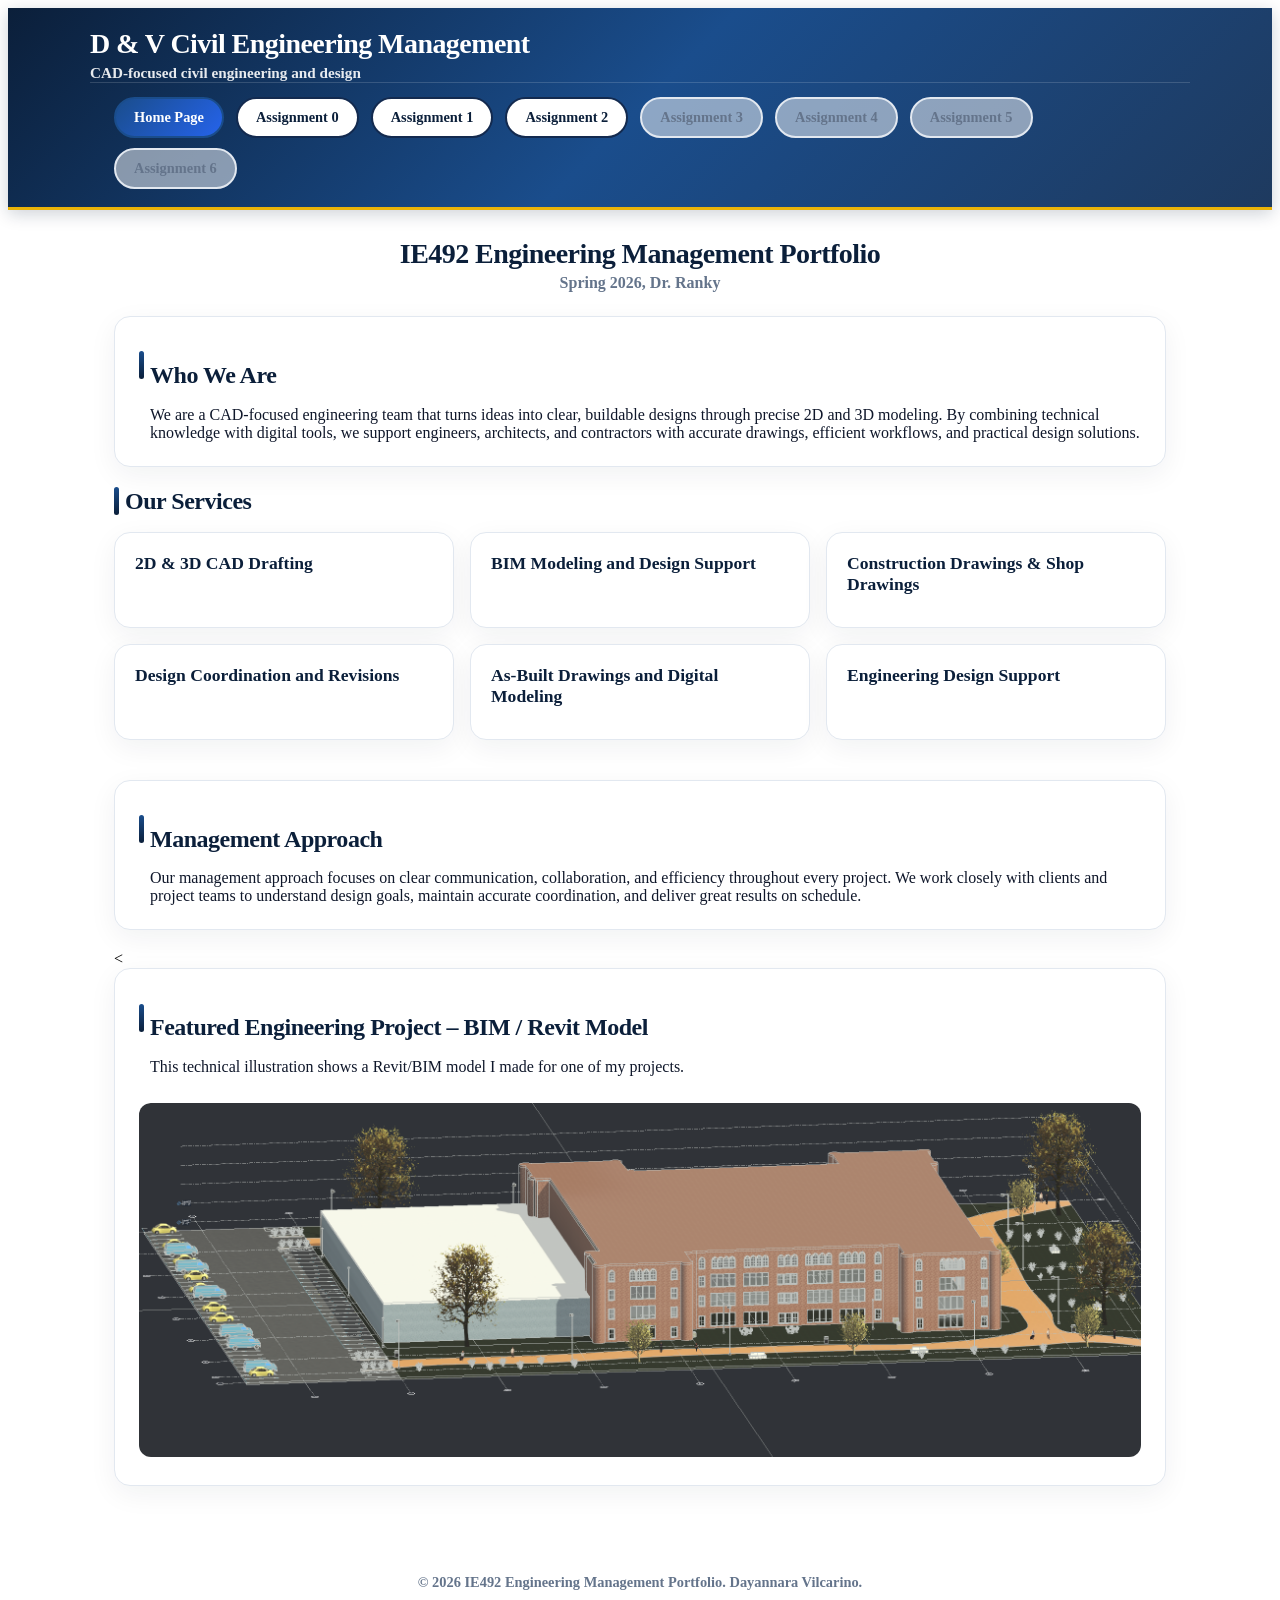
==== commit 4f0f8e5d: "Update index.html" ====
--- a/index.html
+++ b/index.html
@@ -17,8 +17,8 @@
     <ul>
       <li><a class="active" href="index.html">Home Page</a></li>
       <li><a href="assignment0.html">Assignment 0</a></li>
-      <li><span class="nav-disabled">Assignment 1</span></li>
-      <li><span class="nav-disabled">Assignment 2</span></li>
+        <li><a href="assignment1.html">Assignment 1</a></li>
+    <li><a href="assignment2.html">Assignment 2</a></li>
       <li><span class="nav-disabled">Assignment 3</span></li>
       <li><span class="nav-disabled">Assignment 4</span></li>
       <li><span class="nav-disabled">Assignment 5</span></li>
